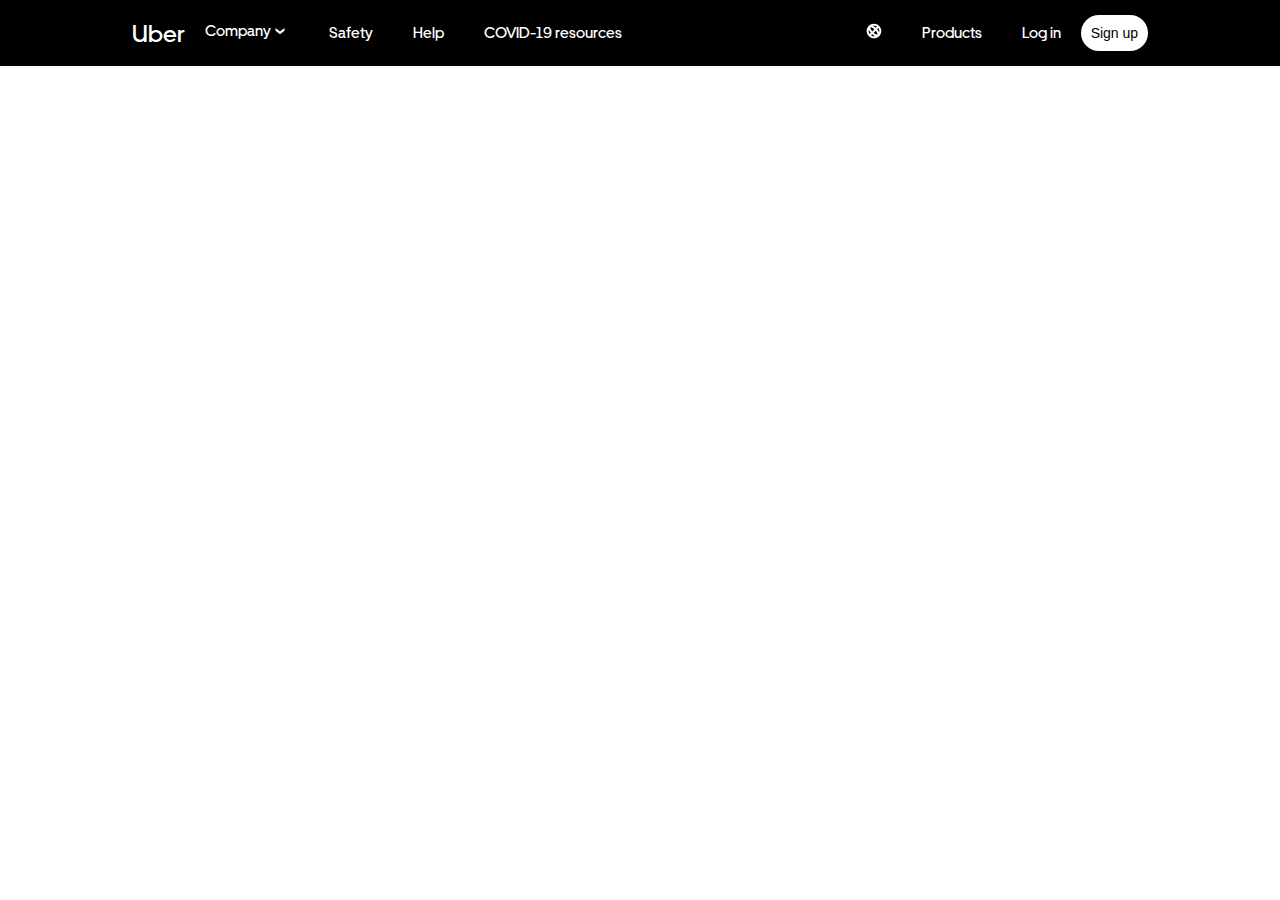
==== uber-clone/index.html @ 9cbc8add "uber-clone" ====
<!DOCTYPE html>
<html lang="en">
<head>
    <meta charset="UTF-8">
    <meta name="viewport" content="width=device-width, initial-scale=1.0">
    <title>Document</title>
    <link rel="stylesheet" href="style.css">
</head>
<body>
    <div class="main-container">
        <div class="header-container">
            <div class="header-left">
                <div class="logo">Uber</div>
                <div class="header-items" style="display: flex;">
                    <div>
                    Company
                </div>
                <div>
                    <svg width="18" height="18" viewBox="0 0 24 24" fill="none"><path d="M18 8v3.8l-6 4.6-6-4.6V8l6 4.6L18 8z" fill="currentColor"></path></svg>
                </div>
            </div>
                <div class="header-items">Safety</div>
                <div class="header-items">Help</div>
                <div class="header-items">COVID-19 resources</div>
            </div>
            <div class="header-right">
                <div class="header-items"><svg width="16" height="16" viewBox="0 0 24 24" fill="none"><path d="M12 1C5.9 1 1 5.9 1 12s4.9 11 11 11 11-4.9 11-11S18.1 1 12 1zm8 11c0 .7-.1 1.4-.3 2-.6-1.5-1.6-3.1-3-4.7l1.8-1.8c1 1.3 1.5 2.8 1.5 4.5zM6.5 6.5c1.3 0 3.6.8 6 2.9l-3.2 3.2C7.1 9.8 6.5 7.5 6.5 6.5zm8.1 5c2.3 2.7 2.9 5 2.9 6-1.3 0-3.6-.8-6-2.9l3.1-3.1zm1.9-6.1l-1.9 1.9c-1.6-1.4-3.2-2.4-4.7-3 .7-.2 1.3-.3 2-.3 1.8 0 3.3.5 4.6 1.4zM4 12c0-.7.1-1.4.3-2 .6 1.5 1.6 3.1 3 4.7l-1.8 1.8C4.5 15.2 4 13.7 4 12zm3.5 6.6l1.9-1.9c1.6 1.4 3.2 2.4 4.7 3-.7.2-1.3.3-2 .3-1.8 0-3.3-.5-4.6-1.4z" fill="currentColor"></path></svg></div>
                <div class="header-items">Products</div>
                <div class="header-items">Log in</div>
                <div><button class="signup-btn">Sign up</button></div>
            </div>
        </div>
    </div>
</body>
</html>
---- uber-clone/style.css ----
body {
    margin: 0;
    font-family: "Uber Move Medium";
  }
  
  @font-face {
    font-family: "Uber Move Medium";
    font-style: normal;
    font-weight: normal;
    src: local("Uber Move Medium"),
      url("./fonts/UberMoveMedium.otf") format("woff");
  }
  
  @font-face {
    font-family: "Uber Move Bold";
    font-style: normal;
    font-weight: normal;
    src: local("Uber Move Bold"), url("./fonts/UberMoveBold.otf") format("woff");
  }
  
  .header-container {
    display: flex;
    justify-content: space-around;
    background-color: black;
    color: white;
    padding: 12px 0;
  }
  
  .header-left {
    display: flex;
    align-items: center;
    margin-left: 30px;
  }
  
  .header-right {
    display: flex;
    align-items: center;
    margin-right: 30px;
  }
  
  .header-items {
    margin: 0 10px;
    padding: 10px 10px;
    border-radius: 20px;
    font-size: 15px;
    /* border-bottom-left-radius: 15px;
    border-top-left-radius: 15px;
    border-top-right-radius: 15px;
    border-bottom-right-radius: 15px; */
  }
  
  .header-items:hover {
    background-color: rgb(51, 51, 51);
    transition: 250ms;
    cursor: pointer;
  }
  
  .logo {
    font-size: 24px;
  }
  
  .signup-btn {
    background-color: white;
    color: black;
    outline: none;
    border: none;
    padding: 10px;
    border-radius: 20px;
    font-size: 14px;
    /* font-weight: 600; */
  }
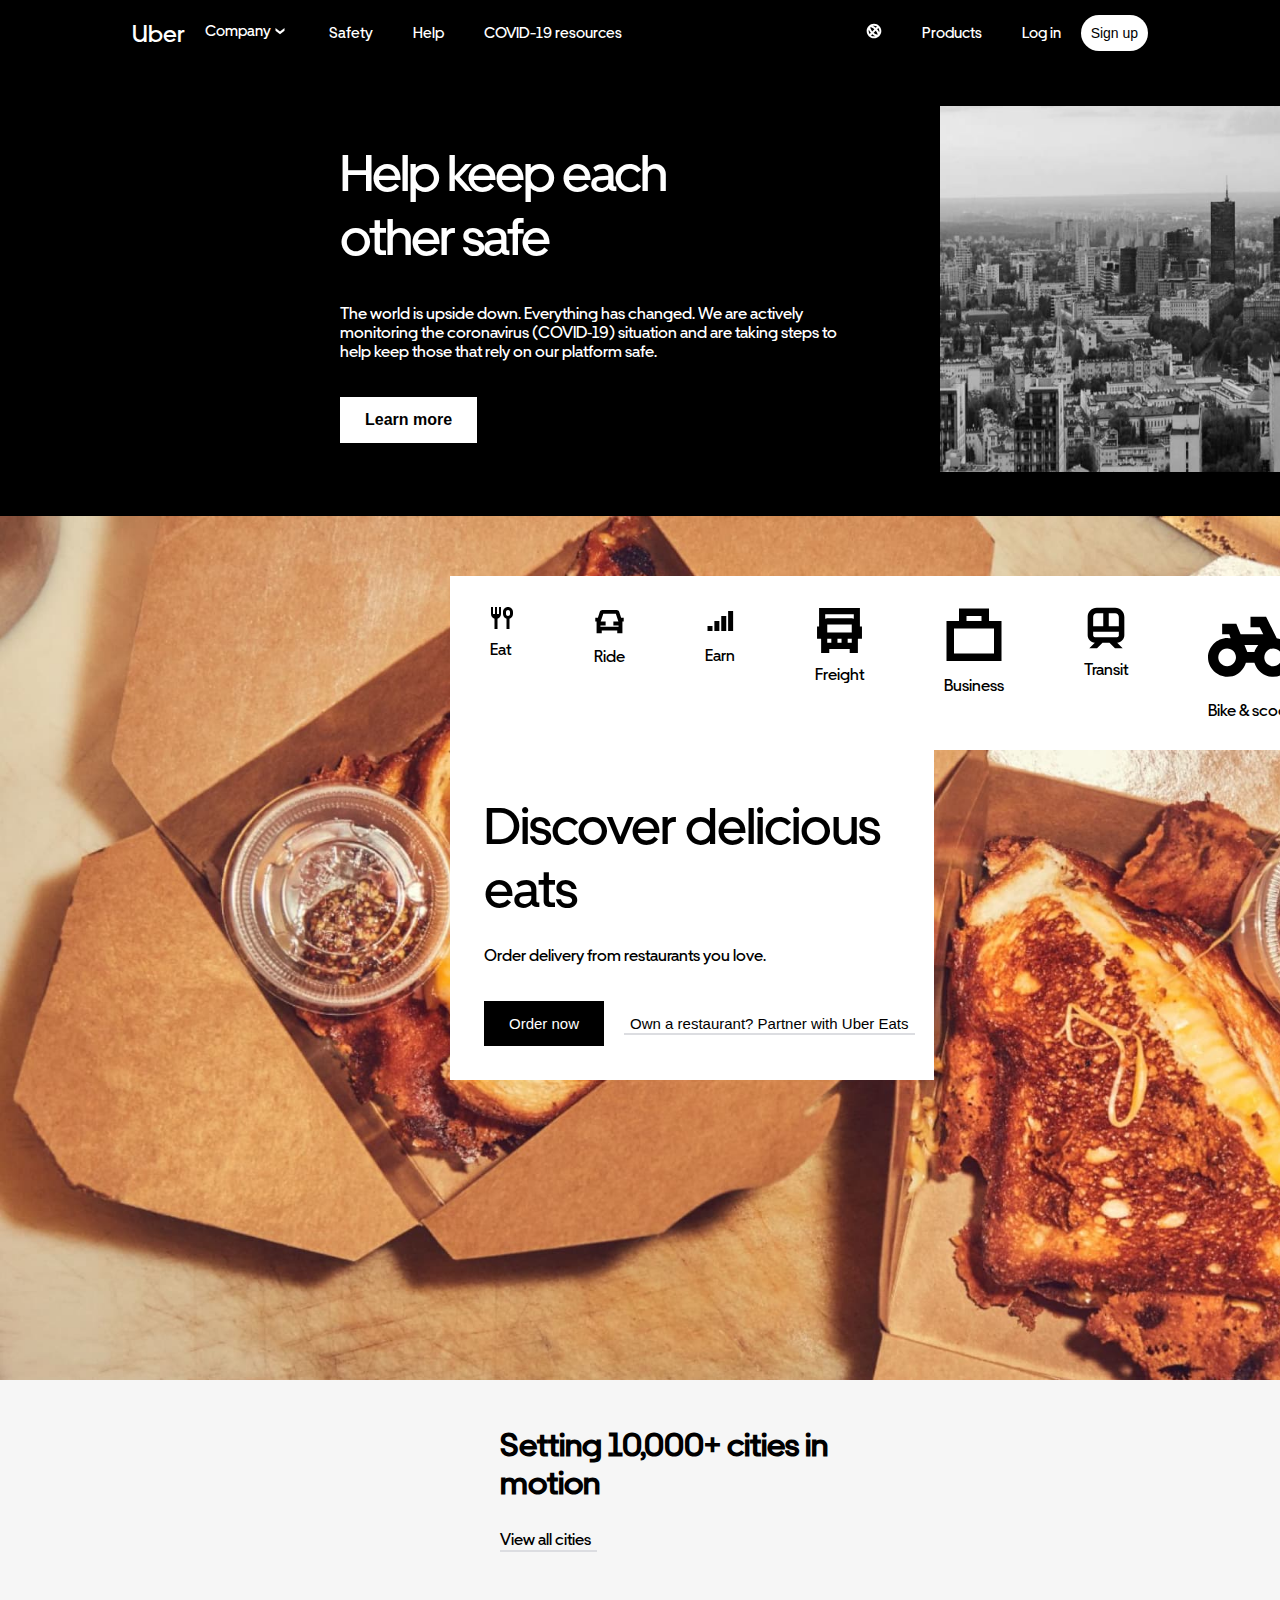
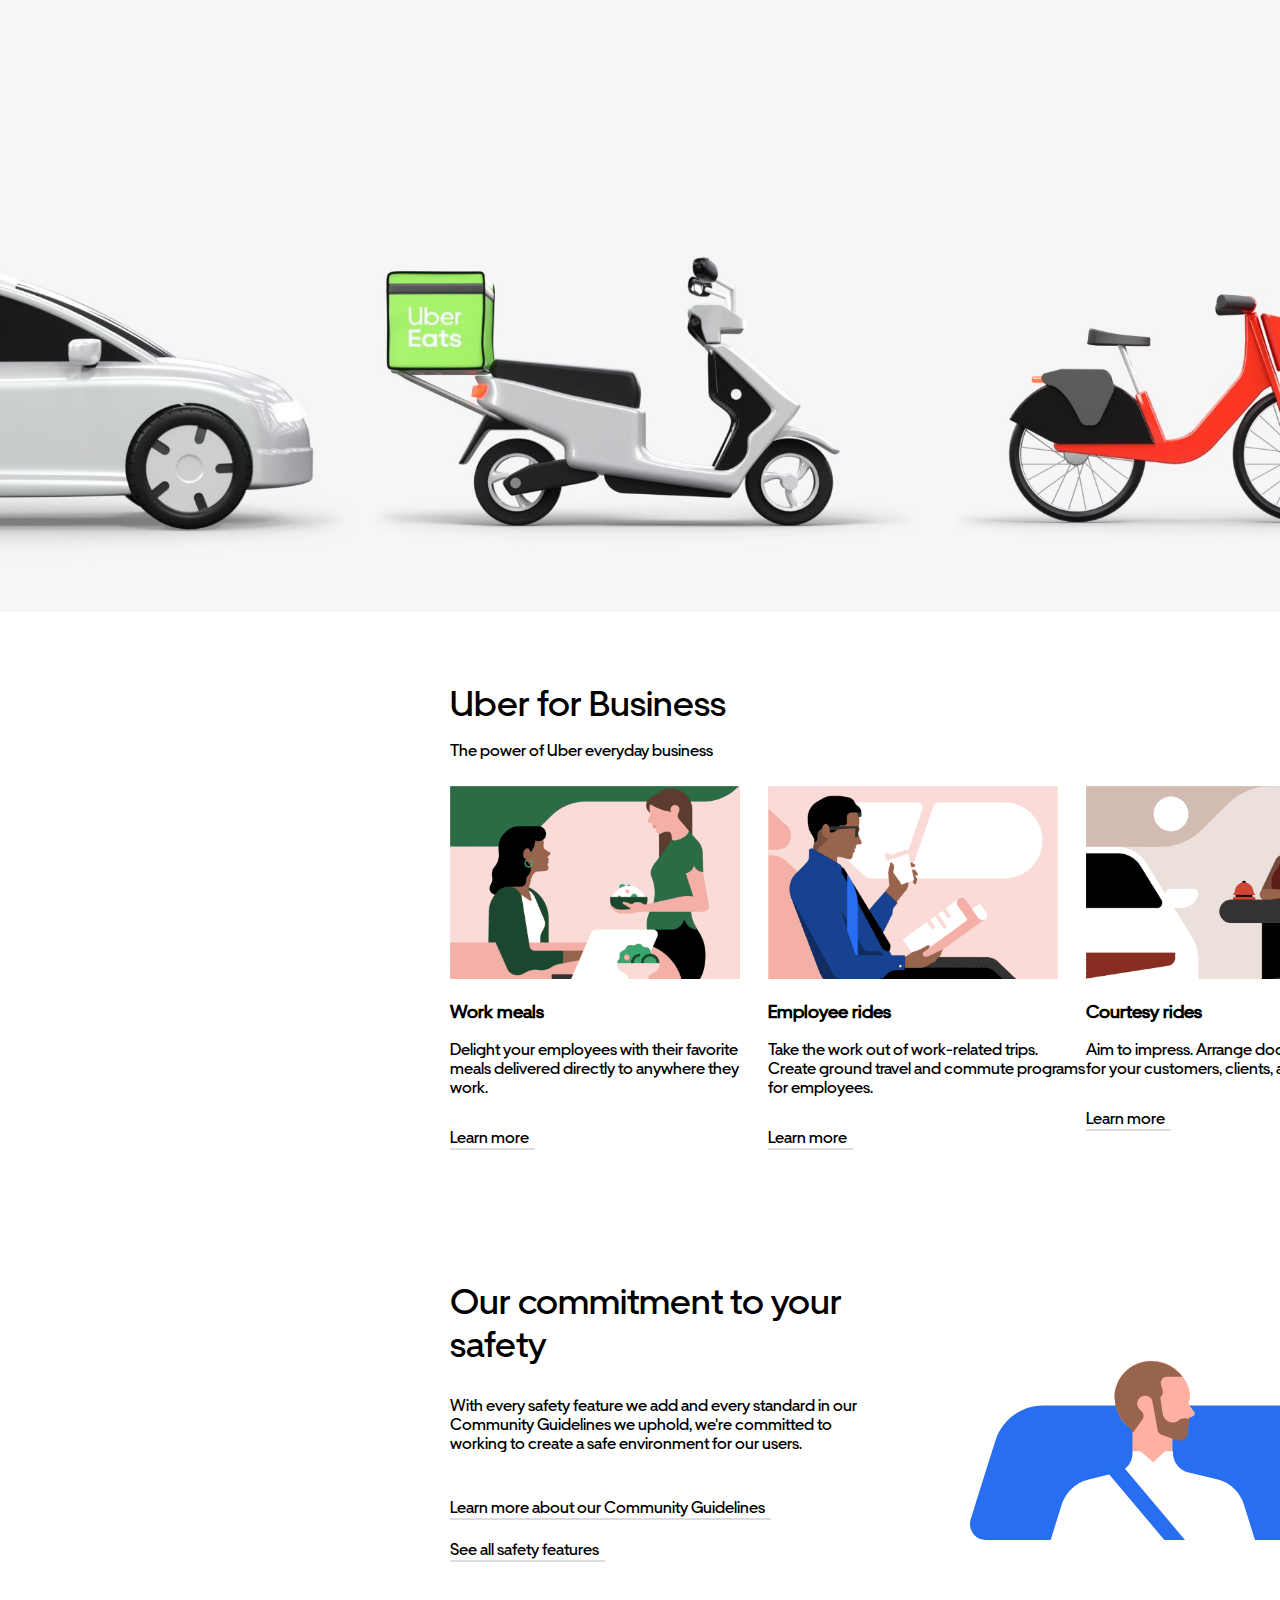
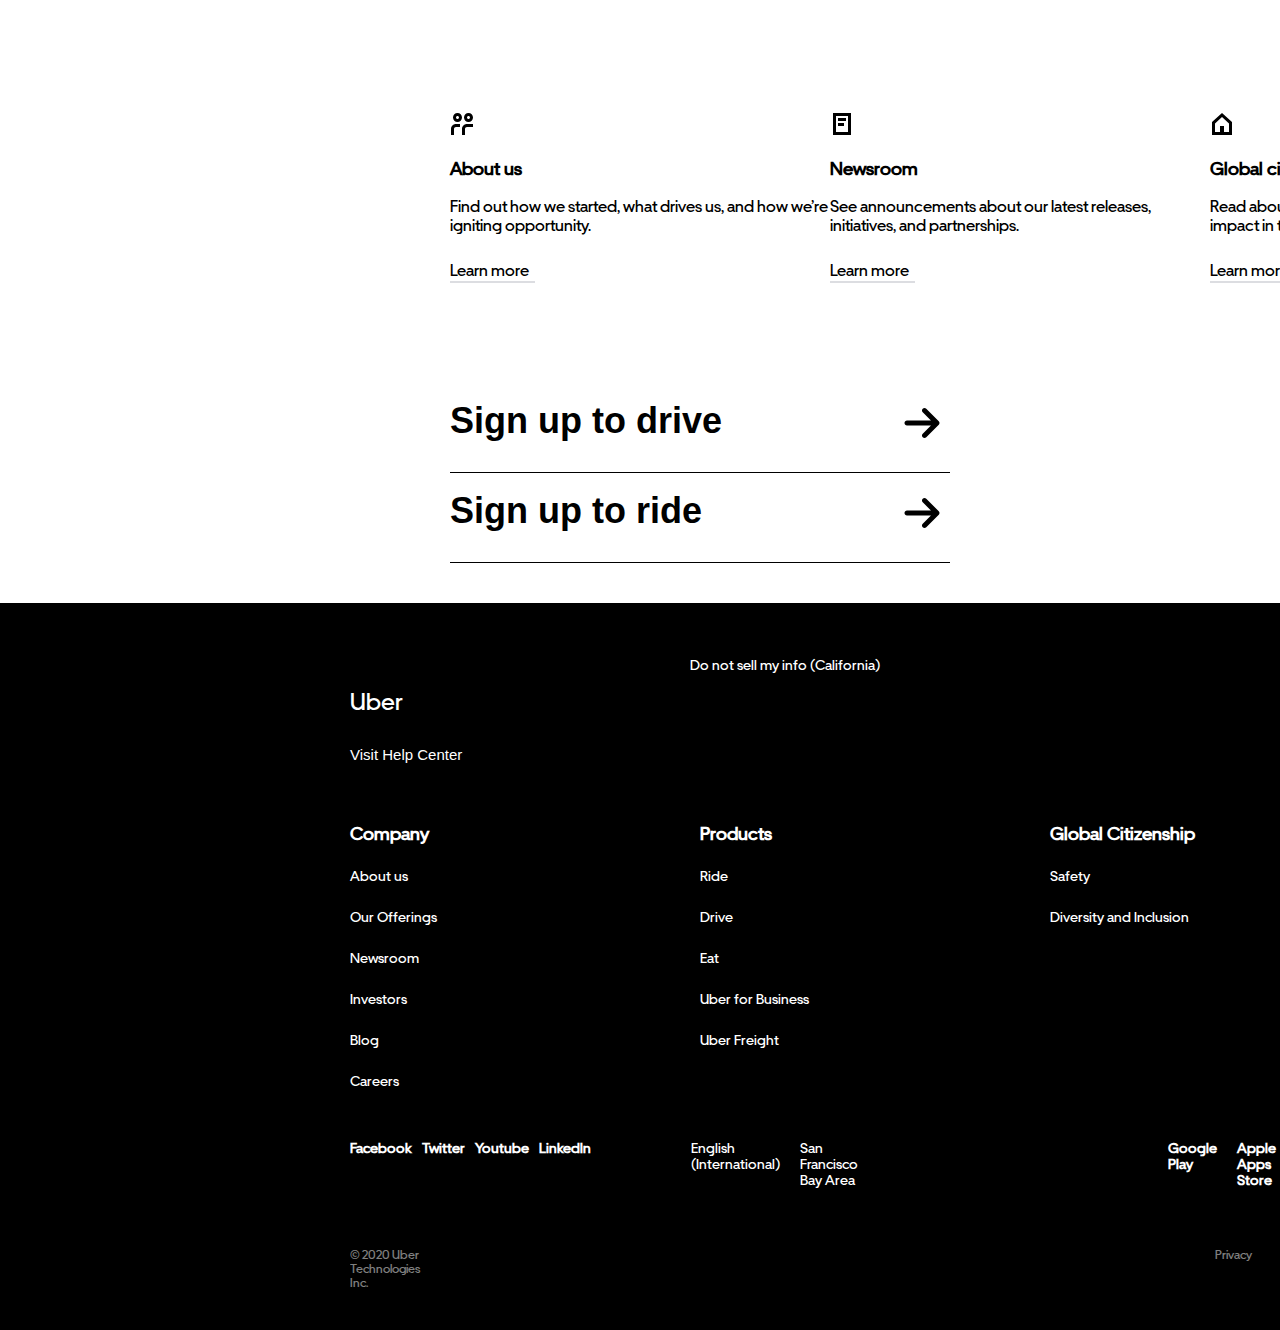
==== commit 9afc8e36: "edited uberclone project" ====
--- a/uber-clone/index.html
+++ b/uber-clone/index.html
@@ -3,7 +3,7 @@
 <head>
     <meta charset="UTF-8">
     <meta name="viewport" content="width=device-width, initial-scale=1.0">
-    <title>Document</title>
+    <title>Fake Uber Web</title>
     <link rel="stylesheet" href="style.css">
 </head>
 <body>
@@ -31,5 +31,191 @@
             </div>
         </div>
     </div>
+    <div class="block1-container">
+        <div class="block1-left">
+            <h1>Help keep each other safe</h1>
+            <p>The world is upside down. Everything has changed. We are actively monitoring the coronavirus (COVID‑19) situation and are taking steps to help keep those that rely on our platform safe.</p>
+            <button class="block1-button"><a href="#">Learn more</a></button>
+        </div>
+        <div class="block1-right">
+            <img src="./images/City-4_5.jpg" alt="Dark City">
+        </div>
+    </div>
+    <div class="block2-container">
+        <div class="products-container">
+            <div class="eat-part">
+                <img src="./images/restaurant-outlined.svg" alt="restaurant">
+                <div>Eat</div>
+            </div>
+            <div class="ride-part">
+                <img src="./images/car-front-outlined.svg" alt="car">
+                <div>Ride</div>
+            </div>
+            <div class="earn-part">
+                <img src="./images/Earn-filled.svg" alt="sort-bar">
+                <div>Earn</div>
+            </div>
+            <div class="freight-part">
+                <img src="./images/truck-outlined.svg" alt="bus">
+                <div>Freight</div>
+            </div>
+            <div class="business-part">
+                <img src="./images/briefcase-outlined.svg" alt="case">
+                <div>Business</div>
+            </div>
+            <div class="transit-part">
+                <img src="./images/train-outlined.svg" alt="train">
+                <div>Transit</div>
+            </div>
+            <div class="bike-part">
+                <img src="./images/bike-outlined.svg" alt="cycle">
+                <div>Bike & scoot</div>
+            </div>
+            <div class="elevate-part">
+                <img src="./images/airplane-depart-outlined.svg" alt="plane">
+                <div>Elevate</div>
+            </div>
+        </div>
+        <div class="delivery-info">
+            <h2>Discover delicious eats</h2>
+            <p>Order delivery from restaurants you love.</p>
+            <div class="btn-link">
+                <button class="order-btn"><a href="#">Order now</a></button>
+                <button class="partner-btn"><a href="#">Own a restaurant? Partner with Uber Eats</a></button>
+            </div>
+        </div>
+    </div>
+    <div class="block3-container">
+        <h2>Setting 10,000+ cities in motion</h2>
+        <div class="btn-cities">
+            <button><a href="#">View all cities</a></button>
+        </div>
+    </div>
+    <div class="block4-container">
+        <h2>Uber for Business</h2>
+        <p>The power of Uber everyday business</p>
+        <div class="business-container">
+            <div class="meals-container">
+                <img src="./images/business-eater-horz2x.png" alt="People eating something in this img">
+                <h3>Work meals</h3>
+                <p>Delight your employees with their favorite meals delivered directly to anywhere they work.</p>
+                <div>
+                    <button><a href="#">Learn more</a></button>
+                </div>
+            </div>
+            <div class="employee-container">
+                <img src="./images/employee-travel-horz2x.png" alt="A man drinking beer in this img">
+                <h3>Employee rides</h3>
+                <p>Take the work out of work-related trips. Create ground travel and commute programs for employees.</p>
+                <div>
+                    <button><a href="#">Learn more</a></button>
+                </div>
+            </div>
+            <div class="courtesy-container">
+                <img src="./images/ride-coordinator-horz2x.png" alt="A woman serve the car boy in this img">
+                <h3>Courtesy rides</h3>
+                <p>Aim to impress. Arrange door-to-door rides for your customers, clients, and guests.</p>
+                <div>
+                    <button><a href="#">Learn more</a></button>
+                </div>
+            </div>
+        </div>
+        <div class="safety-container">
+            <div class="safety-info">
+                <h2>Our commitment to your safety</h2>
+                <p>With every safety feature we add and every standard in our Community Guidelines we uphold, we're committed to working to create a safe environment for our users.</p>
+                <div>
+                    <button><a href="#">Learn more about our Community Guidelines</a></button>
+                </div>
+                <div>
+                    <button><a href="#">See all safety features</a></button>
+                </div>
+            </div>
+            <div class="safety-img">
+                <img src="./images/Safety_ilo.svg" alt="A Man and A Wammenn">
+            </div>
+        </div>
+        <div class="about-container">
+            <div class="about-us">
+                <img src="./images/person-multiple-outlined.svg" alt="person">
+                <h3>About us</h3>
+                <p>Find out how we started, what drives us, and how we’re igniting opportunity.</p>
+                <button><a href="#">Learn more</a></button>
+            </div>
+            <div class="newsroom">
+                <img src="./images/document-outlined.svg" alt="ducument">
+                <h3>Newsroom</h3>
+                <p>See announcements about our latest releases, initiatives, and partnerships.</p>
+                <button><a href="#">Learn more</a></button>
+            </div>
+            <div class="global">
+                <img src="./images/home-outlined.svg" alt="">
+                <h3>Global citizenship</h3>
+                <p>Read about our commitment to making a positive impact in the cities we serve.</p>
+                <button><a href="#">Learn more</a></button>
+            </div>
+        </div>
+        <button class="to-drive">Sign up to drive<span><img src="./images/arrow-right2.svg" alt="arrow" width="40px"></span></button>
+        <button class="to-ride">Sign up to ride<span><img src="./images/arrow-right2.svg" alt="arrow" width="40px"></span></button>
+    </div>
+    <div class="block5-container">
+        <p>Do not sell my info (California)</p>
+        <a href="#">Uber</a>
+        <button><a href="">Visit Help Center</a></button>
+        <div class="about-company">
+            <div class="company">
+                <div style="font-weight:600;">Company</div>
+                <div><a href="#">About us</a></div>
+                <div><a href="#">Our Offerings</a></div>
+                <div><a href="#">Newsroom</a></div>
+                <div><a href="#">Investors</a></div>
+                <div><a href="#">Blog</a></div>
+                <div><a href="#">Careers</a></div>
+            </div>
+            <div class="products">
+                <div style="font-weight:600;">Products</div>
+                <div><a href="#">Ride</a></div>
+                <div><a href="#">Drive</a></div>
+                <div><a href="#">Eat</a></div>
+                <div><a href="#">Uber for Business</a></div>
+                <div><a href="#">Uber Freight</a></div>
+            </div>
+            <div class="citizenship">
+                <div style="font-weight:600;">Global Citizenship</div>
+                <div><a href="#">Safety</a></div>
+                <div><a href="#">Diversity and Inclusion</a></div>
+            </div>
+            <div class="innovation">
+                <div style="font-weight:600;">Innovation</div>
+                <div><a href="#">Advanced Technologies Group</a></div>
+                <div><a href="#">Ai</a></div>
+                <div><a href="#">Elevate</a></div>
+            </div>
+        </div>
+        <div class="logo-company">
+            <div class="media-socials">
+                <div class="tw">Facebook</div>
+                <div class="fa">Twitter</div>
+                <div class="yo">Youtube</div>
+                <div class="li">Linkedln</div>
+            </div>
+            <div class="locations">
+                <div class="language">English (International)</div>
+                <div class="irl-location">San Francisco Bay Area</div>
+            </div>
+            <div class="online-stores">
+                <div class="google-play">Google Play</div>
+                <div class="apps-store">Apple Apps Store</div>
+            </div>
+        </div>
+        <div class="small-footer">
+            <div class="trademarks">© 2020 Uber Technologies Inc.</div>
+            <div class="terms-privacy">
+                <div class="privacy">Privacy</div>
+                <div class="access">Accessiblity</div>
+                <div class="term">Terms</div>
+            </div>
+        </div>
+    </div>
 </body>
 </html>--- a/uber-clone/style.css
+++ b/uber-clone/style.css
@@ -68,4 +68,514 @@
     border-radius: 20px;
     font-size: 14px;
     /* font-weight: 600; */
-  }+  }
+
+.block1-container {
+    display: flex;
+    background-color: black;
+    padding-left: 340px;
+    padding-right: 340px;
+    padding-top: 40px;
+    padding-bottom: 40px;
+}
+
+.block1-left {
+    margin-right: 100px
+}
+
+.block1-left h1 {
+    color: white;
+    font-size: 52px;
+    font-weight: 500;
+    width: 400px;
+    line-height: 64px;
+    letter-spacing: -2px;
+}
+
+.block1-left p {
+    color: white;
+    font-size: 16px;
+    width: 500px;
+}
+
+.block1-button {
+    background-color: white;
+    border: none;
+    outline: none;
+    padding: 14px 25px;
+    margin-top: 20px;
+    transition: all 0.3s;
+}
+
+.block1-button:hover {
+    background-color: rgb(226, 226, 226);
+    transition: all 0.3s
+}
+
+.block1-button a {
+    text-decoration: none;
+    color: black;
+    font-size: 16px;
+    font-weight: 600;
+}
+
+.block1-right img {
+    width: 550px;
+}
+
+.block2-container {
+    display: flex;
+    flex-direction: column;
+    padding: 60px 0 300px 450px ;
+    background: url(./images/eats-hero-desktop-5.jpg);
+    background-size: cover;
+}
+
+.products-container {
+    display: flex;
+    justify-content: flex-start;
+    background-color: white;
+    width: 1036px;
+    overflow-y: scroll;
+}
+
+.eat-part, .ride-part, .earn-part, .freight-part, .business-part, .transit-part, .bike-part, .elevate-part {
+    display: flex;
+    flex-direction: column;
+    padding: 30px 40px;
+}
+.eat-part div, .ride-part div, .earn-part div, .freight-part div, .business-part div, .transit-part div, .bike-part div, .elevate-part div {
+    padding-top: 10px;
+    transition: all 0.3s;
+}
+
+
+.eat-part div:hover, .ride-part div:hover, .earn-part div:hover, .freight-part div:hover, .business-part div:hover, .transit-part div:hover, .bike-part div:hover, .elevate-part div:hover {
+    color: rgb(84, 84, 84);
+    transition: all 0.3s;
+    cursor: pointer;
+}
+
+.delivery-info {
+    display: flex;
+    flex-direction: column;
+    background-color: white;
+    padding-left: 34px;
+    width: 450px
+}
+
+.delivery-info h2 {
+    font-size: 52px;
+    font-weight: 500;
+    letter-spacing: -1px;
+    margin-bottom: 10px;
+}
+
+.delivery-info p {
+    font-size: 16px;
+    font-weight: 100;
+}
+
+.btn-link {
+    margin-bottom: 34px;
+}
+
+.order-btn {
+    background-color: black;
+    border: none;
+    outline: none;
+    padding: 14px 25px;
+    margin-top: 20px;
+    transition: all 0.3s;
+}
+
+.order-btn a {
+    color: white;
+    font-size: 15px;
+    font-weight: 500;
+    
+}
+
+.order-btn:hover {
+    background-color: rgb(51, 51, 51);
+}
+
+.order-btn a, .partner-btn a {
+    text-decoration: none;
+}
+
+
+.partner-btn {
+    background-color: white;
+    border: none;
+    border-bottom: 2px solid rgba(220, 221, 225,1.0);
+    margin-left: 17px;
+    transition: all 0.3s;
+}
+
+.partner-btn a {
+    color: black;
+    font-size: 15px;
+}
+
+.block3-container {
+    background: url(./images/Modalities_banner_home.jpg);
+    background-size: cover;
+    padding-left: 500px;
+    padding-bottom: 660px;
+    padding-top: 20px;
+}
+
+.block3-container h2 {
+    font-size: 32px;
+    width: 400px;
+}
+
+.btn-cities button {
+    background-color: #f6f6f6;
+    border: none;
+    border-bottom: 2px solid rgba(220, 221, 225,1.0);
+    padding-left: 0px;
+    transition: all 0.3s;
+}
+
+.btn-cities button a {
+    color: black;
+    font-size: 16px;
+    font-family: "Uber Move Medium";
+    text-decoration: none;
+}
+
+.block4-container {
+    padding-left: 450px;
+    padding-right: 340px;
+    padding-top: 40px;
+    padding-bottom: 40px;
+}
+
+.block4-container > h2 {
+    font-size: 36px;
+    font-weight: 500;
+    margin-bottom: 12px;
+}
+
+.block4-container > p {
+    font-size: 16px;
+    font-weight: normal;
+}
+
+.business-container {
+    display: flex;
+    padding-top: 10px;
+}
+
+.meals-container img, .employee-container img, .courtesy-container img {
+    width: 290px;
+}
+
+.meals-container h3, .employee-container h3, .courtesy-container h3 {
+    font-size: 18px;
+    font-weight: 600;
+}
+
+.meals-container p, .employee-container p, .courtesy-container p{
+    font-size: 16px;
+    font-weight: normal;
+    width: 318px;
+}
+
+.meals-container button, .employee-container button, .courtesy-container button {
+    background-color: white;
+    border: none;
+    border-bottom: 2px solid rgba(220, 221, 225,1.0);
+    padding-top: 15px;
+    padding-left: 0px;
+    transition: all 0.3s;
+}
+
+.meals-container button a, .employee-container button a, .courtesy-container button a {
+    color: black;
+    font-size: 16px;
+    font-family: "Uber Move Medium";
+    text-decoration: none;
+}
+
+.safety-container {
+    display: flex;
+    padding-top: 100px;
+}
+
+.safety-info h2 {
+    font-size: 36px;
+    font-weight: 500;
+    width: 400px;
+}
+
+.safety-info p {
+    font-size: 16px;
+    font-weight: normal;
+    width: 420px;
+    margin-bottom: 25px;
+}
+
+.safety-info div button {
+    background-color: white;
+    border: none;
+    border-bottom: 2px solid rgba(220, 221, 225,1.0);
+    padding-top: 20px;
+    padding-left: 0px;
+    transition: all 0.3s;
+}
+
+.safety-info div button a {
+    color: black;
+    font-size: 16px;
+    font-family: "Uber Move Medium";
+    text-decoration: none;
+}
+
+.safety-img {
+    margin-left: 100px;
+    margin-top: 100px;
+}
+
+.about-container {
+    display: flex;
+    padding-top: 150px;
+    padding-bottom: 100px;
+}
+
+.about-us h3, .newsroom h3, .global h3 {
+    font-size: 18px;
+    font-weight: 600;
+}
+
+.about-us p, .newsroom p, .global p {
+    font-size: 16px;
+    font-weight: 100;
+    width: 380px;
+}
+
+.about-us button, .newsroom button, .global button {
+    background-color: white;
+    border: none;
+    border-bottom: 2px solid rgba(220, 221, 225,1.0);
+    padding-top: 10px;
+    padding-left: 0px;
+    transition: all 0.3s;
+}
+
+.about-us button a, .newsroom button a, .global button a {
+    color: black;
+    font-size: 16px;
+    font-family: "Uber Move Medium";
+    text-decoration: none;
+}
+
+.to-drive, .to-ride {
+    font-size: 36px;
+    font-weight: 600;
+    background-color: white;
+    border: none;
+    border-bottom: 1px solid black;
+    padding-top: 10px;
+    padding-left: 0px;
+    padding-bottom: 30px;
+    transition: all 0.3s;
+    width: 500px;
+    text-align: left;
+}
+
+.to-drive {
+    margin-right: 50px;
+}
+
+.to-drive span  {
+    position: relative;
+    top: 10px;
+    left: 180px;
+}
+
+.to-ride span {
+    position: relative;
+    top: 10px;
+    left: 200px;
+}
+
+.to-drive:hover, .to-ride:hover {
+    cursor: pointer;
+}
+
+.block5-container {
+    background-color: black;
+    padding-top: 40px;
+    padding-left: 350px;
+    padding-right: 400px;
+    padding-bottom: 40px;
+}
+
+.block5-container > p {
+    display: flex;
+    justify-content: flex-end;
+    color: white;
+    font-size: 14px;
+    font-weight: 100;
+    
+}
+
+.block5-container > p:hover {
+    opacity: 0.7;
+    cursor: pointer;
+}
+
+.block5-container > a {
+    text-decoration: none;
+    color: white;
+    font-size: 24px;
+}
+
+.block5-container > button {
+    display: flex;
+    border: none;
+    outline: none;
+    padding-top: 30px;
+    padding-bottom: 40px;
+    padding-left: 0px;
+    background-color: black;
+}
+
+.block5-container > button a {
+    color: white;
+    font-size: 15px;
+    text-decoration: none;
+}
+
+.block5-container > button:hover {
+    border-bottom: 2px solid white;
+    cursor: pointer;
+    
+}
+
+.about-company {
+    display: flex;
+    margin-top: 20px;
+}
+
+.company, .products, .citizenship {
+    margin-right: 200px;
+}
+
+.company div, .products div, .citizenship div, .innovation div {
+    color: white;
+    font-size: 18px;
+    font-weight: 500;
+    padding-bottom: 20px;
+    width: 150px;
+}
+
+.company div a, .products div a, .citizenship div a, .innovation div a {
+    color: white;
+    font-size: 14px;
+    text-decoration: none;
+}
+
+.company div a:hover, .products div a:hover, .citizenship div a:hover, .innovation div a:hover {
+    color: #dcdde1;
+} 
+
+.logo-company {
+    display: flex;
+    padding-top: 30px;
+}
+
+.media-socials {
+    display: flex;
+}
+
+.media-socials div {
+    color: white;
+    font-size: 14px;
+    font-weight: 600;
+}
+
+.tw, .fa, .yo {
+    margin-right: 10px;
+}
+
+.tw:hover, .fa:hover, .yo:hover, .li:hover {
+    color: #dcdde1;
+    cursor: pointer;
+}
+
+.locations {
+    display: flex;
+    margin-left: 100px;
+}
+
+.locations div {
+    color: white;
+    font-size: 14px;
+    font-weight: 500;
+}
+
+.irl-location {
+    margin-left: 20px;
+}
+
+.language:hover, .irl-location:hover {
+    color: #dcdde1;
+    cursor: pointer;
+}
+
+.online-stores {
+    display: flex;
+}
+
+.online-stores div {
+    color: white;
+    font-size: 14px;
+    font-weight: 600;
+}
+
+.google-play {
+    margin-right: 20px;
+    margin-left: 310px;
+}
+
+.google-play:hover, .apps-store:hover {
+    color: #dcdde1;
+    cursor: pointer;
+}
+
+.small-footer {
+    display: flex;
+}
+
+.trademarks {
+    color: white;
+    font-size: 12px;
+    padding-top: 60px;
+    margin-right: 795px;
+    opacity: 0.5;
+}
+
+.terms-privacy {
+    display: flex;
+}
+
+.terms-privacy div {
+    color: white;
+    font-size: 12px;
+    padding-top: 60px;
+    opacity: 0.5;
+}
+
+.privacy, .access {
+    margin-right: 30px;
+}
+
+.privacy:hover, .access:hover, .term:hover {
+    color: #dcdde1;
+    cursor: pointer;
+}
+
